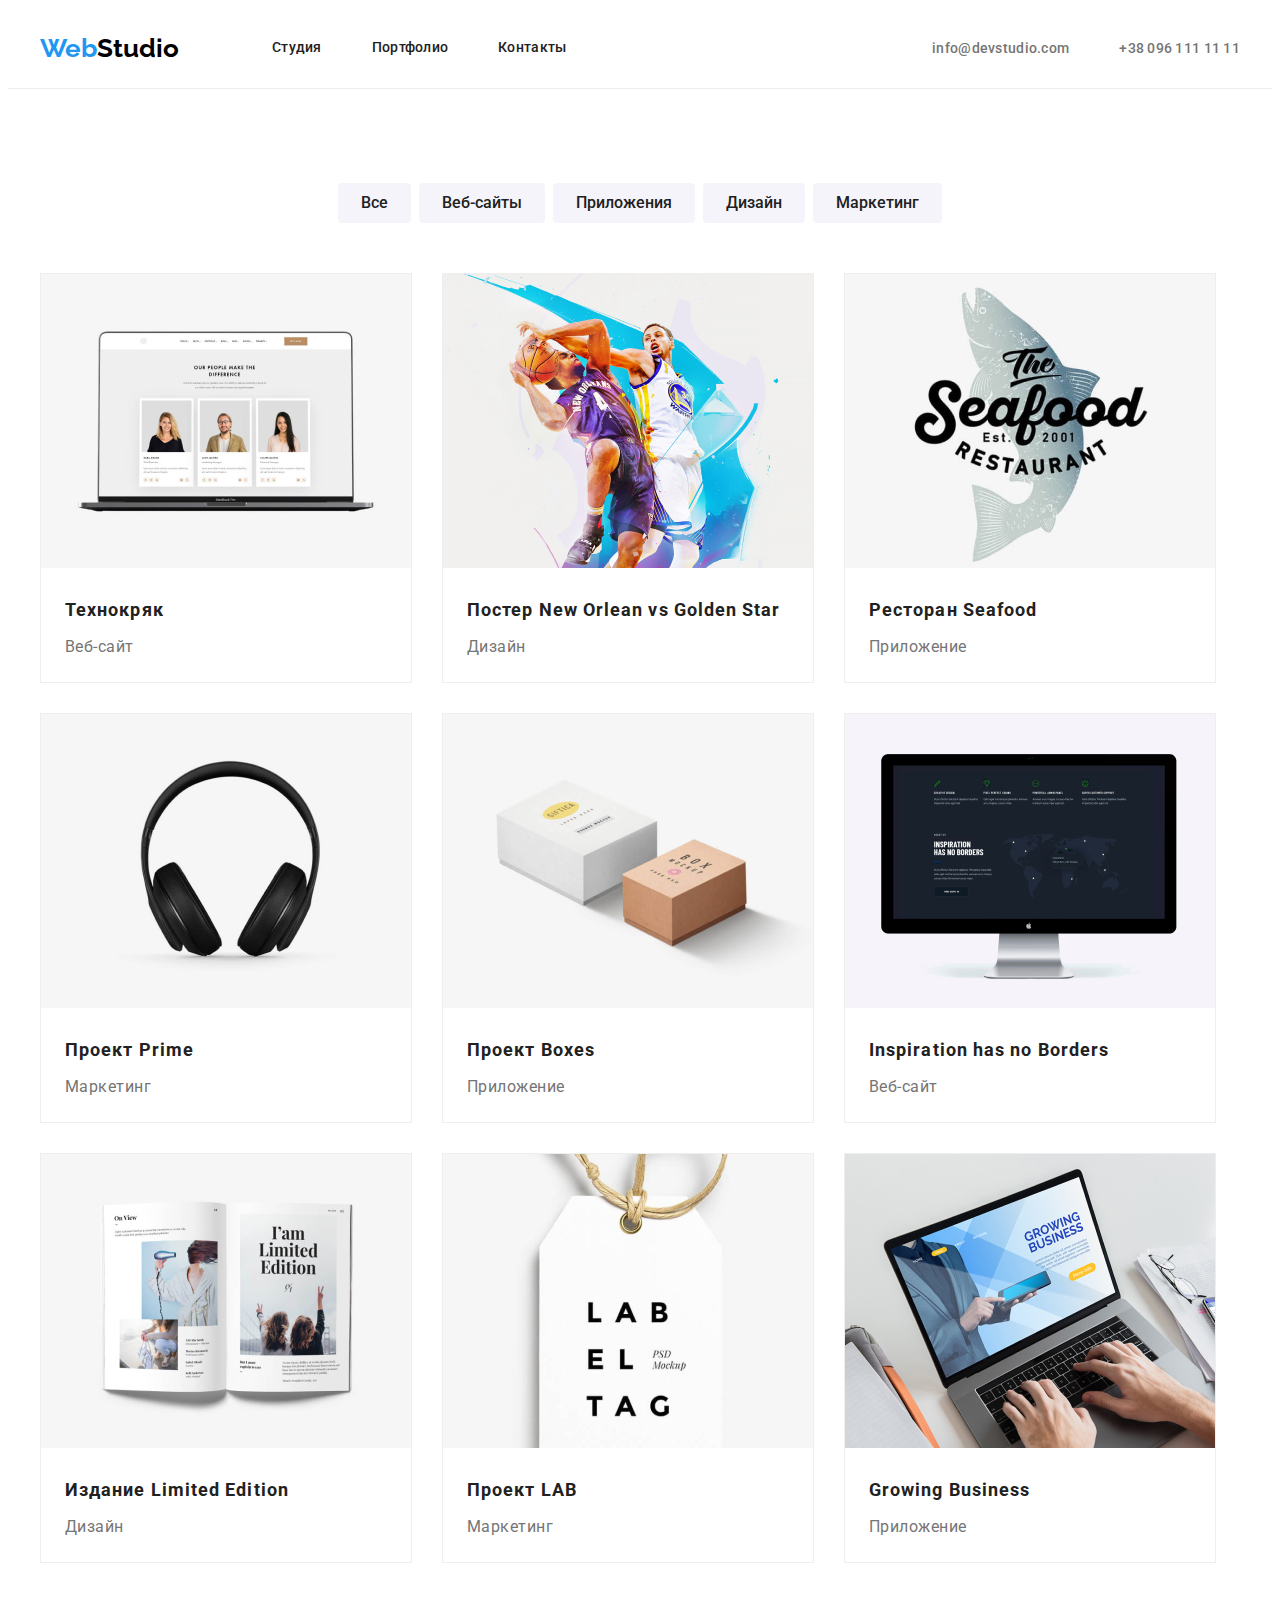
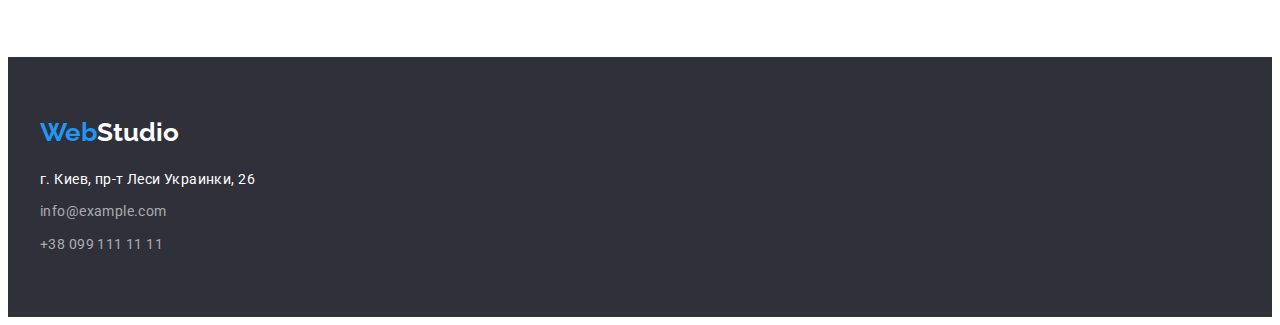
==== portfolio.html @ 9df440b9 "Start" ====
<!DOCTYPE html>
<html lang="ru">
  <head>
    <meta charset="UTF-8" />
    <meta http-equiv="X-UA-Compatible" content="IE=edge" />
    <meta name="viewport" content="width=device-width, initial-scale=1.0" />
    <title>Портфолио</title>
    <link rel="preconnect" href="https://fonts.googleapis.com" />
    <link rel="preconnect" href="https://fonts.gstatic.com" crossorigin />
    <link
      href="https://fonts.googleapis.com/css2?family=Raleway:wght@700&family=Roboto:wght@400;500;700;900&display=swap"
      rel="stylesheet"
    />
    <link
      rel="stylesheet"
      href="https://cdnjs.cloudflare.com/ajax/libs/modern-normalize/1.1.0/modern-normalize.min.css"
      integrity="sha512-wpPYUAdjBVSE4KJnH1VR1HeZfpl1ub8YT/NKx4PuQ5NmX2tKuGu6U/JRp5y+Y8XG2tV+wKQpNHVUX03MfMFn9Q=="
      crossorigin="anonymous"
      referrerpolicy="no-referrer"
    />
    <link rel="stylesheet" href="./css/styles.css" />
  </head>

  <body>
    <!-- Шапка сайта -->

    <header class="page-header">
      <div class="container header-style">
        <nav class="header-style">
          <a class="logo decor" href="./index.html"> <span class="logo-accent">Web</span>Studio</a>
          <ul class="list-style site-nav">
            <li class="item">
              <a class="hover-style link-style" href="./index.html">Студия</a>
            </li>
            <li class="item">
              <a class="hover-style link-style" href="./portfolio.html">Портфолио</a>
            </li>
            <li class="item">
              <a class="hover-style link-style" href="">Контакты</a>
            </li>
          </ul>
        </nav>

        <ul class="list-style contacts">
          <li class="contacts-item">
            <a class="contacts-link hover-style" href="mailto:info@devstudio.com"
              >info@devstudio.com</a
            >
          </li>
          <li class="contacts-item">
            <a class="contacts-link hover-style" href="tel:+380961111111">+38 096 111 11 11</a>
          </li>
        </ul>
      </div>
    </header>

    <!-- Основной контент -->

    <main>
      <section class="main-section section">
        <div class="container">
          <h1 hidden>Примеры работ</h1>
          <ul class="list-style button-list">
            <li class="button-item">
              <button type="button" class="main-section-button">Все</button>
            </li>
            <li class="button-item">
              <button type="button" class="main-section-button">Веб-сайты</button>
            </li>
            <li class="button-item">
              <button type="button" class="main-section-button">Приложения</button>
            </li>
            <li class="button-item">
              <button type="button" class="main-section-button">Дизайн</button>
            </li>
            <li class="button-item">
              <button type="button" class="main-section-button">Маркетинг</button>
            </li>
          </ul>

          <ul class="list-style project-list">
            <li class="project-item">
              <img src="./images/techbook.jpg" alt="Технокряк" width="370" />
              <div class="project-text">
                <h3 class="main-section-projects">Технокряк</h3>
                <p class="main-section-title">Веб-сайт</p>
              </div>
            </li>

            <li class="project-item">
              <img
                src="./images/poster-new-orlean.jpg"
                alt="Постер New Orlean vs Golden Star"
                width="370"
              />
              <div class="project-text">
                <h3 class="main-section-projects">Постер New Orlean vs Golden Star</h3>
                <p class="main-section-title">Дизайн</p>
              </div>
            </li>

            <li class="project-item">
              <img src="./images/rest-seafood.jpg" alt="Ресторан Seafood" width="370" />
              <div class="project-text">
                <h3 class="main-section-projects">Ресторан Seafood</h3>
                <p class="main-section-title">Приложение</p>
              </div>
            </li>

            <li class="project-item">
              <img src="./images/project-prime.jpg" alt="Проект Prime" width="370" />
              <div class="project-text">
                <h3 class="main-section-projects">Проект Prime</h3>
                <p class="main-section-title">Маркетинг</p>
              </div>
            </li>

            <li class="project-item">
              <img src="./images/project-boxes.jpg" alt="Проект Boxes" width="370" />
              <div class="project-text">
                <h3 class="main-section-projects">Проект Boxes</h3>
                <p class="main-section-title">Приложение</p>
              </div>
            </li>

            <li class="project-item">
              <img
                src="./images/inspiration-has-no-b.jpg"
                alt="Inspiration has no Borders"
                width="370"
              />
              <div class="project-text">
                <h3 class="main-section-projects">Inspiration has no Borders</h3>
                <p class="main-section-title">Веб-сайт</p>
              </div>
            </li>

            <li class="project-item">
              <img src="./images/edition-le.jpg" alt="Издание Limited Edition" width="370" />
              <div class="project-text">
                <h3 class="main-section-projects">Издание Limited Edition</h3>
                <p class="main-section-title">Дизайн</p>
              </div>
            </li>

            <li class="project-item">
              <img src="./images/project-lab.jpg" alt="Проект LAB" width="370" />
              <div class="project-text">
                <h3 class="main-section-projects">Проект LAB</h3>
                <p class="main-section-title">Маркетинг</p>
              </div>
            </li>

            <li class="project-item">
              <img src="./images/growing-business.jpg" alt="Growing Business" width="370" />
              <div class="project-text">
                <h3 class="main-section-projects">Growing Business</h3>
                <p class="main-section-title">Приложение</p>
              </div>
            </li>
          </ul>
        </div>
      </section>
    </main>

    <!-- Футер -->

    <footer class="footer-section">
      <div class="container">
        <a class="footer-logo" href="./index.html"
          ><span class="footer-logo-accent">Web</span>Studio</a
        >
        <address class="footer-adress">
          <ul class="list-style">
            <li>
              <a href="https://bit.ly/3pXMvUd"
                ><span class="footer-adress-style hover-style"
                  >г. Киев, пр-т Леси Украинки, 26</span
                ></a
              >
            </li>
            <li class="footer-item">
              <a href="mailto:info@example.com"
                ><span class="footer-contacts-style hover-style">info@example.com</span></a
              >
            </li>
            <li class="footer-item">
              <a href="tel:+380991111111"
                ><span class="footer-contacts-style hover-style">+38 099 111 11 11</span></a
              >
            </li>
          </ul>
        </address>
      </div>
    </footer>
  </body>
</html>
---- css/styles.css ----
:root {
  --primary-text-color: #212121;
  --second-text-color: #757575;
  --accent-color: #2196f3;
  --white-text-color: #ffffff;
  --main-background-color: #ffffff;
}

body {
  font-family: 'Roboto', sans-serif;
  font-style: normal;
  background: var(--main-background-color);
}

h1,
h2,
h3,
h4,
h5,
h6,
p {
  margin: 0;
}

.list-style {
  list-style: none;
  text-decoration: none;
  padding: 0;
  margin: 0;
}

.decor {
  text-decoration: none;
}

.hover-style:hover,
hover-style:focus {
  color: var(--accent-color);
  text-decoration: none;
}

.container {
  width: 100%;
  max-width: 1200px;
  padding-left: 15px;
  padding-right: 15px;
  margin-left: auto;
  margin-right: auto;
  /* outline: 2px solid tomato; */
}

.section {
  padding-top: 94px;
  padding-bottom: 94px;
}

/* Шапка общая*/

.page-header {
  border-bottom: 1px solid #ececec;
}

.header-style {
  display: flex;
  align-items: center;
}

.site-nav {
  display: flex;
  margin-left: 93px;
}

/* .site-nav .item {
  outline: 2px solid tomato;
} */

.site-nav .item + .item {
  margin-left: 50px;
}

.logo {
  font-family: 'Raleway';
  font-style: 400;
  font-weight: 700;
  font-size: 26px;
  line-height: 1.19;
  color: #000000;
}

.logo-accent {
  color: var(--accent-color);
}

.link-style {
  display: block;
  padding-top: 32px;
  padding-bottom: 32px;

  color: var(--primary-text-color);

  font-style: normal;
  font-weight: 500;
  font-size: 14px;
  line-height: 1.14;
  letter-spacing: 0.02em;
  text-decoration: none;
}

.contacts .contacts-item + .contacts-item {
  margin-left: 50px;
}

.contacts {
  display: flex;
  margin-left: auto;
}

.contacts-link {
  font-weight: 500;
  font-size: 14px;
  line-height: 1.14;
  letter-spacing: 0.02em;
  color: var(--second-text-color);
  text-decoration: none;
}

/* Основной контент - главная */

.hero-section {
  background: #2f303a;
  padding-top: 200px;
  padding-bottom: 200px;
  text-align: center;
}

.hero-section-title {
  font-style: n400;
  font-weight: 900;
  font-size: 44px;
  line-height: 1.36;

  text-align: center;
  letter-spacing: 0.06em;
  text-transform: uppercase;
  color: var(--white-text-color);
  /* padding-top: 200px; */
  margin-bottom: 30px;
}

.hero-section-button {
  min-width: 200px;
  height: 50px;
  cursor: pointer;
  font-weight: 700;
  font-size: 16px;
  line-height: 0.53;
  align-items: center;
  text-align: center;
  letter-spacing: 0.06em;
  color: var(--primary-text-color);
  border-radius: 4px;
  padding: 10px 32px;
  border: 1px solid transparent;
}

.hero-section-button:hover,
.hero-section-button:focus {
  background-color: #2196f3;
  color: var(--white-text-color);
}

/* skill-section */

.skill-section-list {
  width: 270px;
  flex-wrap: wrap;
  /* margin-right: 30px; */
}

.skill-section-list:not(:last-child) {
  margin-right: 30px;
}

.skill-section .list-style {
  display: flex;
  /* outline: 2px solid tomato; */
}

.skill-section-title {
  font-weight: 700;
  font-size: 14px;
  line-height: 1.14;
  letter-spacing: 0.03em;
  text-transform: uppercase;
  color: var(--primary-text-color);
  padding-bottom: 10px;
}

.scill-section-text {
  font-size: 14px;
  line-height: 1.71;
  letter-spacing: 0.03em;
  color: var(--second-text-color);
}

/* work-section */

.work-section {
  padding-top: 0px;
}

.work-section-title {
  font-style: normal;
  font-weight: 700;
  font-size: 36px;
  line-height: 1.17;
  text-align: center;
  letter-spacing: 0.03em;
}

.work-section .list-style {
  display: flex;
  margin-top: 50px;
  /* outline: 2px solid tomato; */
}

.work-section-item:not(:last-child) {
  margin-right: 30px;
}

/* team-section */

.team-section {
  background: #f5f4fa;
}

.team-section .list-style {
  display: flex;
  margin-top: 50px;
  /* outline: 2px solid tomato; */
}

.team-section-item:not(:last-child) {
  margin-right: 30px;
}

.team-section-item {
  box-shadow: 0px 1px 3px rgba(0, 0, 0, 0.12), 0px 1px 1px rgba(0, 0, 0, 0.14),
    0px 2px 1px rgba(0, 0, 0, 0.2);
  border-radius: 0px 0px 4px 4px;
  background: #ffffff;
}

.team-section-title {
  font-style: normal;
  font-weight: 700;
  font-size: 36px;
  line-height: 1.17;
  text-align: center;
  letter-spacing: 0.03em;
  color: var(--primary-text-color);
}

.team-section-person {
  font-style: normal;
  font-weight: 500;
  font-size: 16px;
  line-height: 1.19;
  text-align: center;
  letter-spacing: 0.03em;
  margin-top: 30px;
}

.team-section-text {
  font-size: 16px;
  line-height: 1.19;
  text-align: center;
  letter-spacing: 0.03em;
  color: var(--second-text-color);
  margin-top: 10px;
  margin-bottom: 30px;
}

/* Основной контент - портфолио*/

.button-list {
  display: flex;
  justify-content: center;
  /* padding-top: 94px; */
}

.button-list .button-item + .button-item {
  margin-left: 8px;
}

.main-section-button {
  padding: 6px 22px;
  background: #f5f4fa;
  border-radius: 4px;

  font-family: 'Roboto';
  font-style: inherit;
  font-weight: 500;
  font-size: 16px;
  line-height: 1.62;
  color: var(--primary-text-color);
  cursor: pointer;
  border: 1px solid transparent;
}

.main-section-button:hover,
.main-section-button:focus {
  background-color: #2196f3;
  color: var(--white-text-color);
}

.project-list {
  display: flex;
  flex-wrap: wrap;
  margin-top: 50px;
  /* padding-bottom: 94px; */
  /* outline: 2px solid tomato; */
}

.project-item {
  width: 370px;
  margin-right: 30px;
  margin-bottom: 30px;
  background: #ffffff;
  border: 1px solid #eeeeee;
}

.project-item:nth-child(3n) {
  margin-right: 0;
}

.project-item:nth-last-child(-n + 3) {
  margin-bottom: 0;
}

.main-section-projects {
  font-weight: 700;
  font-size: 18px;
  line-height: 2;
  letter-spacing: 0.06em;
  color: var(--primary-text-color);
  margin-bottom: 4px;
}

.main-section-title {
  font-weight: 400;
  font-size: 16px;
  line-height: 1.87;
  letter-spacing: 0.03em;
  color: var(--second-text-color);
}

.project-text {
  padding: 20px 24px;
}

/* Футер общий*/

.footer-section {
  background-color: #2f303a;
  padding-top: 60px;
  padding-bottom: 60px;
}

.footer-logo {
  font-family: 'Raleway';
  font-style: 400;
  font-weight: 700;
  font-size: 26px;
  line-height: 1.19;
  color: var(--white-text-color);
  text-decoration: none;
}

.footer-logo-accent {
  color: var(--accent-color);
}

.footer-adress-style {
  font-style: normal;
  font-weight: 400;
  font-size: 14px;
  line-height: 1.71;
  letter-spacing: 0.03em;
  color: var(--white-text-color);
}

.footer-contacts-style {
  font-style: normal;
  font-weight: 400;
  font-size: 14px;
  line-height: 1.71;
  letter-spacing: 0.03em;
  color: rgba(255, 255, 255, 0.6);
}

.list-style a {
  text-decoration: none;
}

.footer-adress {
  margin-top: 20px;
}

.footer-item {
  margin-top: 9px;
}
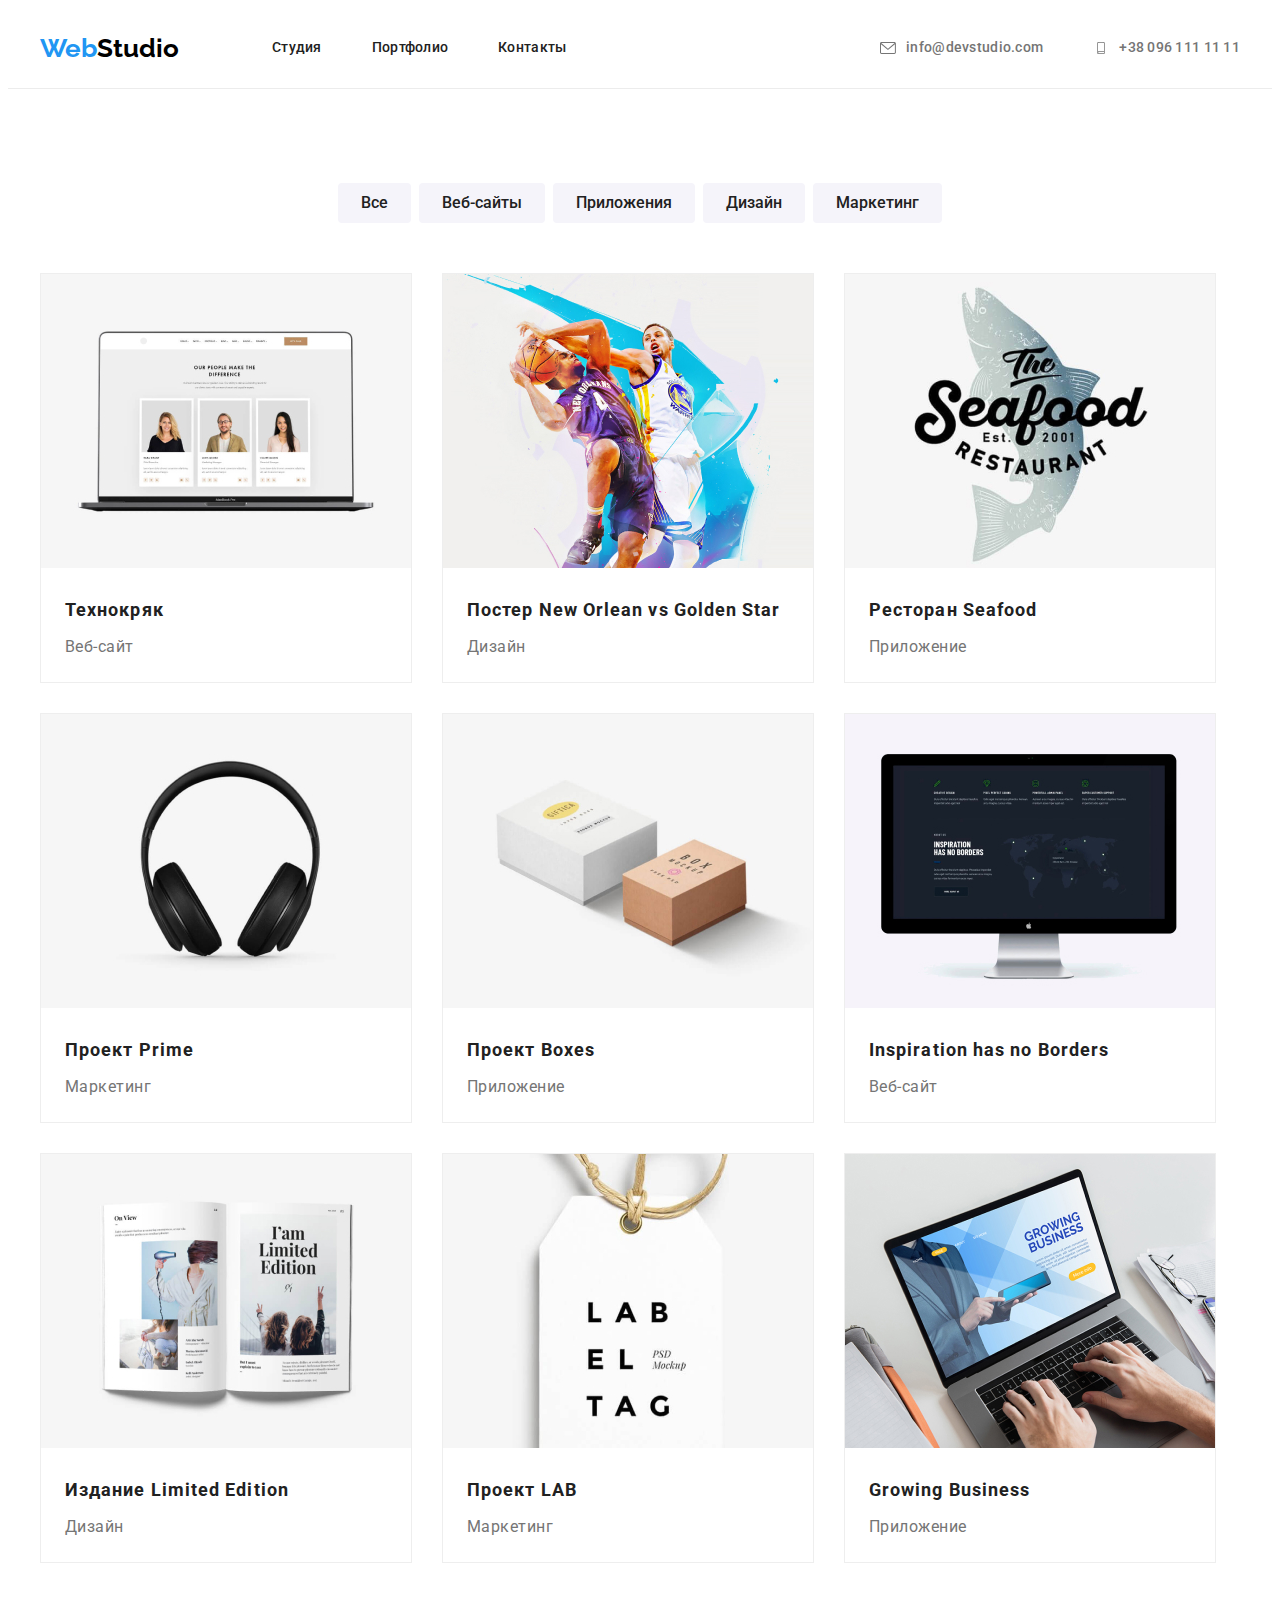
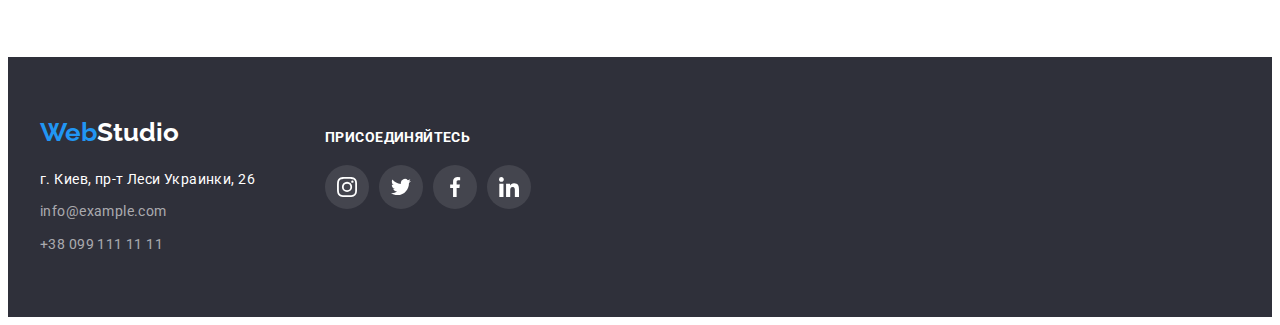
==== commit 6b7a2bb7: "done" ====
--- a/portfolio.html
+++ b/portfolio.html
@@ -43,12 +43,20 @@
 
         <ul class="list-style contacts">
           <li class="contacts-item">
-            <a class="contacts-link hover-style" href="mailto:info@devstudio.com"
-              >info@devstudio.com</a
-            >
+            <div class="contacts-icon">
+              <svg class="contacts-icon-style" width="16" height="12">
+                <use href="./images/symbol-defs.svg#icon-email"></use>
+              </svg>
+              <a class="contacts-link" href="mailto:info@devstudio.com">info@devstudio.com</a>
+            </div>
           </li>
           <li class="contacts-item">
-            <a class="contacts-link hover-style" href="tel:+380961111111">+38 096 111 11 11</a>
+            <div class="contacts-icon">
+              <svg class="contacts-icon-style" width="16" height="12">
+                <use href="./images/symbol-defs.svg#icon-smartphone"></use>
+              </svg>
+              <a class="contacts-link" href="tel:+380961111111">+38 096 111 11 11</a>
+            </div>
           </li>
         </ul>
       </div>
@@ -78,6 +86,8 @@
             </li>
           </ul>
 
+          <!-- Карточки -->
+
           <ul class="list-style project-list">
             <li class="project-item">
               <img src="./images/techbook.jpg" alt="Технокряк" width="370" />
@@ -167,30 +177,66 @@
 
     <footer class="footer-section">
       <div class="container">
-        <a class="footer-logo" href="./index.html"
-          ><span class="footer-logo-accent">Web</span>Studio</a
-        >
-        <address class="footer-adress">
-          <ul class="list-style">
-            <li>
-              <a href="https://bit.ly/3pXMvUd"
-                ><span class="footer-adress-style hover-style"
-                  >г. Киев, пр-т Леси Украинки, 26</span
-                ></a
-              >
-            </li>
-            <li class="footer-item">
-              <a href="mailto:info@example.com"
-                ><span class="footer-contacts-style hover-style">info@example.com</span></a
-              >
-            </li>
-            <li class="footer-item">
-              <a href="tel:+380991111111"
-                ><span class="footer-contacts-style hover-style">+38 099 111 11 11</span></a
-              >
-            </li>
-          </ul>
-        </address>
+        <div>
+          <a class="footer-logo" href="./index.html"
+            ><span class="footer-logo-accent">Web</span>Studio</a
+          >
+          <address class="footer-adress">
+            <ul class="list-style">
+              <li>
+                <a href="https://bit.ly/3pXMvUd"
+                  ><span class="footer-adress-style hover-style"
+                    >г. Киев, пр-т Леси Украинки, 26</span
+                  ></a
+                >
+              </li>
+              <li class="footer-item">
+                <a href="mailto:info@example.com"
+                  ><span class="footer-contacts-style hover-style">info@example.com</span></a
+                >
+              </li>
+              <li class="footer-item">
+                <a href="tel:+380991111111"
+                  ><span class="footer-contacts-style hover-style">+38 099 111 11 11</span></a
+                >
+              </li>
+            </ul>
+          </address>
+        </div>
+
+        <div class="footer-social-link">
+          <h2 class="footer-text">присоединяйтесь</h2>
+          <ul class="footer-link">
+            <li class="footer-link-item">
+              <a class="footer-link-style" href="#"
+                ><svg class="footer-icon-style" width="20" height="20">
+                  <use href="./images/symbol-defs.svg#icon-instagram"></use>
+                </svg>
+              </a>
+            </li>
+            <li class="footer-link-item">
+              <a class="footer-link-style" href="#"
+                ><svg class="footer-icon-style" width="20" height="20">
+                  <use href="./images/symbol-defs.svg#icon-twitter"></use>
+                </svg>
+              </a>
+            </li>
+            <li class="footer-link-item">
+              <a class="footer-link-style" href="#"
+                ><svg class="footer-icon-style" width="20" height="20">
+                  <use href="./images/symbol-defs.svg#icon-facebook"></use>
+                </svg>
+              </a>
+            </li>
+            <li class="footer-link-item">
+              <a class="footer-link-style" href="#"
+                ><svg class="footer-icon-style" width="20" height="20">
+                  <use href="./images/symbol-defs.svg#icon-linkedin"></use>
+                </svg>
+              </a>
+            </li>
+          </ul>
+        </div>
       </div>
     </footer>
   </body>
--- a/css/styles.css
+++ b/css/styles.css
@@ -34,7 +34,7 @@
 }
 
 .hover-style:hover,
-hover-style:focus {
+.hover-style:focus {
   color: var(--accent-color);
   text-decoration: none;
 }
@@ -46,7 +46,6 @@
   padding-right: 15px;
   margin-left: auto;
   margin-right: auto;
-  /* outline: 2px solid tomato; */
 }
 
 .section {
@@ -69,10 +68,6 @@
   display: flex;
   margin-left: 93px;
 }
-
-/* .site-nav .item {
-  outline: 2px solid tomato;
-} */
 
 .site-nav .item + .item {
   margin-left: 50px;
@@ -124,10 +119,43 @@
   text-decoration: none;
 }
 
+.contacts-icon {
+  display: flex;
+  align-items: center;
+}
+
+.contacts-icon-style {
+  margin-right: 10px;
+  fill: #757575;
+}
+
+.contacts-icon:hover .contacts-icon-style,
+.contacts-icon:hover .contacts-link {
+  color: var(--accent-color);
+  fill: var(--accent-color);
+}
+
+.contacts-icon:focus .contacts-icon-style,
+.contacts-icon:focus .contacts-link {
+  color: var(--accent-color);
+  fill: var(--accent-color);
+}
 /* Основной контент - главная */
 
+.overlay {
+  background: #2f303a;
+  max-width: 1600px;
+  min-height: 600px;
+  margin-left: auto;
+  margin-right: auto;
+  background-image: linear-gradient(to right, rgba(47, 48, 58, 0.4), rgba(47, 48, 58, 0.4)),
+    url(../images/hero-img.jpg);
+  background-repeat: no-repeat;
+  background-position: center;
+  background-size: cover;
+}
+
 .hero-section {
-  background: #2f303a;
   padding-top: 200px;
   padding-bottom: 200px;
   text-align: center;
@@ -143,7 +171,7 @@
   letter-spacing: 0.06em;
   text-transform: uppercase;
   color: var(--white-text-color);
-  /* padding-top: 200px; */
+
   margin-bottom: 30px;
 }
 
@@ -171,10 +199,19 @@
 
 /* skill-section */
 
+.skill-item {
+  display: flex;
+  align-items: center;
+  justify-content: center;
+  height: 120px;
+  background: #f5f4fa;
+  border-radius: 4px;
+  margin-bottom: 30px;
+}
+
 .skill-section-list {
   width: 270px;
   flex-wrap: wrap;
-  /* margin-right: 30px; */
 }
 
 .skill-section-list:not(:last-child) {
@@ -183,7 +220,6 @@
 
 .skill-section .list-style {
   display: flex;
-  /* outline: 2px solid tomato; */
 }
 
 .skill-section-title {
@@ -193,7 +229,7 @@
   letter-spacing: 0.03em;
   text-transform: uppercase;
   color: var(--primary-text-color);
-  padding-bottom: 10px;
+  margin-bottom: 10px;
 }
 
 .scill-section-text {
@@ -221,7 +257,6 @@
 .work-section .list-style {
   display: flex;
   margin-top: 50px;
-  /* outline: 2px solid tomato; */
 }
 
 .work-section-item:not(:last-child) {
@@ -237,7 +272,6 @@
 .team-section .list-style {
   display: flex;
   margin-top: 50px;
-  /* outline: 2px solid tomato; */
 }
 
 .team-section-item:not(:last-child) {
@@ -281,12 +315,97 @@
   margin-bottom: 30px;
 }
 
+.social-link {
+  display: flex;
+  align-items: center;
+  list-style: none;
+  padding: 0;
+  gap: 10px;
+  margin-bottom: 30px;
+  justify-content: center;
+}
+
+.social-link-style {
+  display: flex;
+  align-items: center;
+  width: 44px;
+  height: 44px;
+  background: #ffffff;
+  border-radius: 50%;
+  justify-content: center;
+}
+
+.social-icon-style {
+  fill: #afb1b8;
+}
+
+.social-link-item:hover .social-link-style,
+.social-link-item:hover .social-icon-style {
+  background-color: var(--accent-color);
+  fill: #ffffff;
+}
+
+.social-link-item:focus .social-link-style,
+.social-link-item:focus .social-icon-style {
+  background-color: var(--accent-color);
+  fill: #ffffff;
+}
+
+/* clients section */
+
+.clients-section-title {
+  font-family: 'Roboto';
+  font-style: 400;
+  font-weight: 700;
+  font-size: 36px;
+  line-height: 42px;
+  text-align: center;
+  letter-spacing: 0.03em;
+
+  color: var(--primary-text-color);
+}
+
+.clients-section-list {
+  display: flex;
+  margin-top: 50px;
+  gap: 30px;
+}
+
+.clients-link-list {
+  display: flex;
+  width: 170px;
+  height: 92px;
+  border: 1px solid #afb1b8;
+  border-radius: 4px;
+  align-items: center;
+  justify-content: center;
+}
+
+.clients-link {
+  display: flex;
+}
+
+.clients-icon {
+  fill: #afb1b8;
+}
+
+.clients-section-item:hover .clients-link-list,
+.clients-section-item:hover .clients-icon {
+  border-color: var(--accent-color);
+  fill: var(--accent-color);
+}
+
+.clients-section-item:focus .clients-link-list,
+.clients-section-item:focus .clients-icon {
+  border-color: var(--accent-color);
+  fill: var(--accent-color);
+}
+
 /* Основной контент - портфолио*/
 
 .button-list {
   display: flex;
   justify-content: center;
-  /* padding-top: 94px; */
 }
 
 .button-list .button-item + .button-item {
@@ -312,14 +431,16 @@
 .main-section-button:focus {
   background-color: #2196f3;
   color: var(--white-text-color);
-}
+  box-shadow: 0px 3px 1px rgba(0, 0, 0, 0.1), 0px 1px 2px rgba(0, 0, 0, 0.08),
+    0px 2px 2px rgba(0, 0, 0, 0.12);
+}
+
+/* Карточки */
 
 .project-list {
   display: flex;
   flex-wrap: wrap;
   margin-top: 50px;
-  /* padding-bottom: 94px; */
-  /* outline: 2px solid tomato; */
 }
 
 .project-item {
@@ -359,6 +480,11 @@
   padding: 20px 24px;
 }
 
+.project-item:hover {
+  box-shadow: 0px 1px 1px rgba(0, 0, 0, 0.12), 0px 4px 4px rgba(0, 0, 0, 0.06),
+    1px 4px 6px rgba(0, 0, 0, 0.16);
+}
+
 /* Футер общий*/
 
 .footer-section {
@@ -367,6 +493,10 @@
   padding-bottom: 60px;
 }
 
+.footer-section .container {
+  display: flex;
+}
+
 .footer-logo {
   font-family: 'Raleway';
   font-style: 400;
@@ -410,3 +540,46 @@
 .footer-item {
   margin-top: 9px;
 }
+
+.footer-social-link {
+  margin-left: 70px;
+}
+
+.footer-text {
+  font-style: 400;
+  font-weight: 700;
+  font-size: 14px;
+  line-height: 16px;
+  letter-spacing: 0.03em;
+  text-transform: uppercase;
+  margin-top: 12px;
+  color: #ffffff;
+}
+
+.footer-link {
+  display: flex;
+  margin-top: 20px;
+  margin-bottom: 0px;
+  padding: 0px;
+  list-style: none;
+  gap: 10px;
+}
+
+.footer-link-style {
+  display: flex;
+  align-items: center;
+  width: 44px;
+  height: 44px;
+  background: rgba(255, 255, 255, 0.1);
+  border-radius: 50%;
+  justify-content: center;
+}
+
+.footer-icon-style {
+  fill: #ffffff;
+}
+
+.footer-link-style:hover,
+.footer-link-style:focus {
+  background-color: var(--accent-color);
+}
